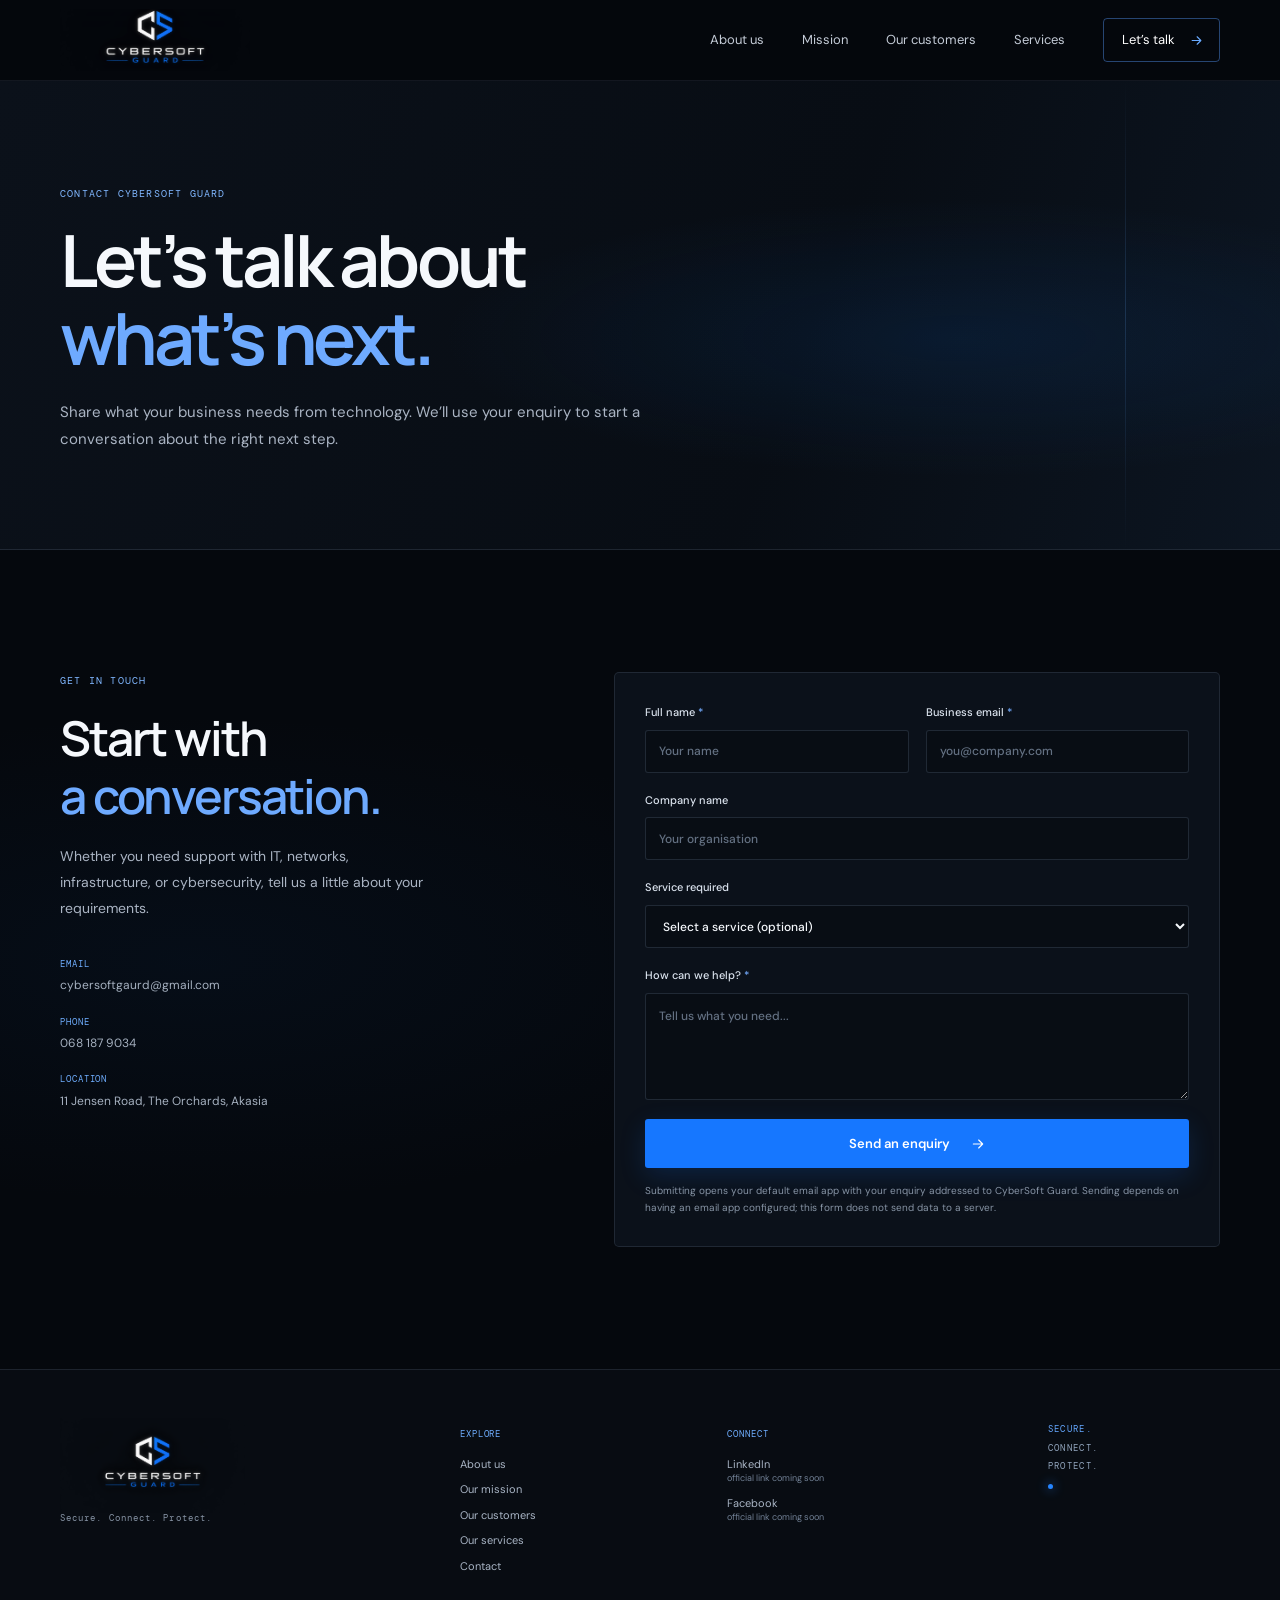
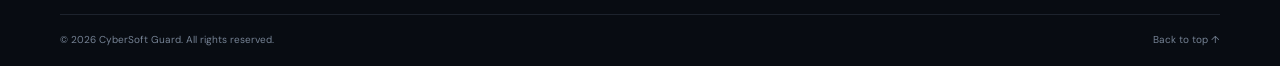
==== contact.html @ e7685b27 "Add files via upload" ====
<!doctype html>
<html lang="en">
  <head>
    <meta charset="utf-8">
    <meta name="viewport" content="width=device-width, initial-scale=1">
    <meta name="theme-color" content="#05080d">
    <meta name="description" content="Contact CyberSoft Guard to discuss business IT support, network services, infrastructure, and cybersecurity.">
    <title>Contact Us | CyberSoft Guard</title>
    <link rel="icon" href="data:image/svg+xml,%3Csvg xmlns='http://www.w3.org/2000/svg' viewBox='0 0 48 48'%3E%3Cpath fill='%231677ff' d='M24 2 43 9v13c0 12-8 20-19 24C13 42 5 34 5 22V9z'/%3E%3C/svg%3E">
    <link rel="stylesheet" href="styles.css">
  </head>
  <body>
    <svg class="icon-library" xmlns="http://www.w3.org/2000/svg" aria-hidden="true"><symbol id="icon-arrow" viewBox="0 0 24 24"><path d="M5 12h14M13 6l6 6-6 6"/></symbol><symbol id="icon-menu" viewBox="0 0 24 24"><path d="M4 7h16M4 12h16M4 17h16"/></symbol><symbol id="icon-close" viewBox="0 0 24 24"><path d="m6 6 12 12M18 6 6 18"/></symbol></svg>
    <a class="skip-link" href="#main">Skip to content</a>
    <header class="site-header" id="top"><div class="container header-inner">
      <a class="brand" href="index.html" aria-label="CyberSoft Guard home"><span class="brand-logo"><img src="CyberSoft%20Guard%20Logo.png" alt="CyberSoft Guard — Secure. Connect. Protect." width="1680" height="1050"></span></a>
      <button class="menu-toggle" type="button" aria-label="Open navigation" aria-expanded="false" aria-controls="primary-navigation"><svg class="icon menu-open"><use href="#icon-menu"></use></svg><svg class="icon menu-close"><use href="#icon-close"></use></svg></button>
      <nav class="navigation" id="primary-navigation" aria-label="Primary navigation"><a href="about.html">About us</a><a href="mission.html">Mission</a><a href="customers.html">Our customers</a><a href="index.html#services">Services</a><a class="nav-cta" href="contact.html" aria-current="page">Let’s talk <svg class="icon"><use href="#icon-arrow"></use></svg></a></nav>
    </div></header>
    <main id="main">
      <section class="inner-hero"><div class="container reveal"><p class="eyebrow">CONTACT CYBERSOFT GUARD</p><h1>Let’s talk about<br><span>what’s next.</span></h1><p>Share what your business needs from technology. We’ll use your enquiry to start a conversation about the right next step.</p></div></section>
      <section class="contact section-pad">
        <div class="container contact-grid">
          <div class="contact-intro reveal">
            <p class="eyebrow">GET IN TOUCH</p>
            <h2>Start with<br><span>a conversation.</span></h2>
            <p>Whether you need support with IT, networks, infrastructure, or cybersecurity, tell us a little about your requirements.</p>
            <div class="contact-details">
              <div><span class="detail-label">EMAIL</span><a class="detail-placeholder" href="mailto:cybersoftgaurd@gmail.com">cybersoftgaurd@gmail.com</a></div>
              <div><span class="detail-label">PHONE</span><a class="detail-placeholder" href="tel:0681879034">068 187 9034</a></div>
              <div><span class="detail-label">LOCATION</span><a class="detail-placeholder" href="https://maps.google.com/?q=11+Jensen+Road+The+Orchards+Akasia" target="_blank" rel="noopener noreferrer">11 Jensen Road, The Orchards, Akasia</a></div>
            </div>
          </div>
          <form class="contact-form reveal" id="contact-form" novalidate>
            <div class="form-row">
              <label>Full name <span>*</span><input name="name" type="text" autocomplete="name" placeholder="Your name" required minlength="2"></label>
              <label>Business email <span>*</span><input name="email" type="email" autocomplete="email" placeholder="you@company.com" required></label>
            </div>
            <label>Company name<input name="company" type="text" autocomplete="organization" placeholder="Your organisation"></label>
            <label>Service required
              <select name="service">
                <option value="">Select a service (optional)</option>
                <option>IT Support &amp; Maintenance</option>
                <option>Network Installation &amp; Management</option>
                <option>Cybersecurity Solutions</option>
                <option>Network Security Assessments</option>
                <option>IT Infrastructure Consulting</option>
                <option>Business Technology Solutions</option>
              </select>
            </label>
            <label>How can we help? <span>*</span><textarea name="message" rows="4" placeholder="Tell us what you need..." required minlength="10"></textarea></label>
            <button class="button button-primary form-submit" type="submit">Send an enquiry <svg class="icon"><use href="#icon-arrow"></use></svg></button>
            <p class="form-note">Submitting opens your default email app with your enquiry addressed to CyberSoft Guard. Sending depends on having an email app configured; this form does not send data to a server.</p>
            <p class="form-feedback" id="form-feedback" role="status" aria-live="polite"></p>
          </form>
        </div>
      </section>
    </main>
    <footer class="site-footer"><div class="container footer-main"><div class="footer-brand"><a href="index.html" aria-label="CyberSoft Guard home"><img src="CyberSoft%20Guard%20Logo.png" alt="CyberSoft Guard logo" width="1680" height="1050" loading="lazy"></a><p>Secure. Connect. Protect.</p></div><div class="footer-links"><span class="footer-heading">EXPLORE</span><a href="about.html">About us</a><a href="mission.html">Our mission</a><a href="customers.html">Our customers</a><a href="index.html#services">Our services</a><a href="contact.html">Contact</a></div><div class="footer-links"><span class="footer-heading">CONNECT</span><a href="#main">LinkedIn <small>official link coming soon</small></a><a href="#main">Facebook <small>official link coming soon</small></a></div><div class="footer-tagline"><span>SECURE.</span><span>CONNECT.</span><span>PROTECT.</span><div class="footer-dot"></div></div></div><div class="container footer-bottom"><span>© <span id="current-year"></span> CyberSoft Guard. All rights reserved.</span><a href="#top">Back to top ↑</a></div></footer>
    <script src="script.js"></script>
  </body>
</html>
---- styles.css ----
@import url('https://fonts.googleapis.com/css2?family=DM+Mono:wght@400;500&family=DM+Sans:wght@400;500;600;700&family=Manrope:wght@400;500;600;700;800&display=swap');

:root {
  color-scheme: dark;
  --black: #05080d;
  --navy: #101b2b;
  --panel: #0c131d;
  --blue: #1677ff;
  --blue-bright: #43a0ff;
  --white: #f5f8fc;
  --muted: #aab4c3;
  --muted-dark: #778393;
  --line: rgba(167, 193, 224, .13);
  --mono: "DM Mono", Consolas, monospace;
  --sans: "DM Sans", Arial, sans-serif;
  --display: "Manrope", "DM Sans", Arial, sans-serif;
  font-family: var(--sans);
  scroll-behavior: smooth;
  scroll-padding-top: 92px;
}

* { box-sizing: border-box; }
body { margin: 0; background: var(--black); color: var(--white); font-family: var(--sans); font-size: 15px; line-height: 1.7; -webkit-font-smoothing: antialiased; }
body.menu-open { overflow: hidden; }
a { color: inherit; text-decoration: none; }
button, input, select, textarea { font: inherit; }
button, a { -webkit-tap-highlight-color: transparent; }
::selection { color: white; background: #1267d8; }
.icon-library { position: absolute; width: 0; height: 0; overflow: hidden; }
.icon { width: 19px; height: 19px; fill: none; stroke: currentColor; stroke-width: 1.7; stroke-linecap: round; stroke-linejoin: round; flex: 0 0 auto; }
.container { width: min(1160px, calc(100% - 64px)); margin-inline: auto; }
.section-pad { padding: 122px 0; }
.section-shell { position: relative; overflow: hidden; }
.skip-link { position: fixed; z-index: 20; top: 8px; left: 8px; padding: 10px 16px; background: white; color: black; transform: translateY(-150%); }
.skip-link:focus { transform: translateY(0); }

.site-header { position: sticky; z-index: 10; top: 0; background: rgba(5, 8, 13, .86); border-bottom: 1px solid rgba(167, 193, 224, .09); backdrop-filter: blur(18px); }
.header-inner { height: 80px; display: flex; align-items: center; justify-content: space-between; }
.brand { width: 190px; height: 66px; display: flex; align-items: center; overflow: hidden; }
.brand-logo { position: relative; width: 190px; height: 62px; display: block; flex: 0 0 auto; overflow: hidden; }
.brand-logo img { position: absolute; top: 50%; left: 0; width: 190px; height: auto; display: block; transform: translateY(-50%); }
.navigation { display: flex; align-items: center; gap: 38px; color: #c4ccd7; font-size: 13px; }
.navigation > a:not(.nav-cta) { transition: color .2s ease; }
.navigation > a:not(.nav-cta):hover { color: white; }
.navigation a[aria-current="page"] { color: white; }
.nav-cta { display: inline-flex; align-items: center; gap: 14px; padding: 10px 15px 10px 18px; border: 1px solid rgba(87, 158, 255, .42); border-radius: 4px; color: white; transition: background .2s ease, border-color .2s ease; }
.nav-cta:hover { background: rgba(22, 119, 255, .14); border-color: var(--blue); }
.nav-cta .icon { width: 15px; height: 15px; color: #69aaff; }
.menu-toggle { display: none; }

.hero { min-height: 650px; display: flex; flex-direction: column; justify-content: center; background: radial-gradient(ellipse at 75% 47%, rgba(12, 72, 143, .17), transparent 34%), radial-gradient(ellipse at 20% 5%, rgba(10, 28, 51, .38), transparent 38%); }
.hero-grid { display: grid; grid-template-columns: 1.12fr .88fr; align-items: center; gap: 35px; padding-top: 55px; padding-bottom: 46px; }
.eyebrow { margin: 0 0 23px; color: #80b7ff; font-family: var(--mono); font-size: 10px; font-weight: 400; letter-spacing: .12em; }
.status-dot { display: inline-block; width: 7px; height: 7px; margin-right: 10px; border-radius: 50%; background: #53a2ff; box-shadow: 0 0 12px rgba(58, 148, 255, .8); }
h1, h2, h3, p { margin-top: 0; }
h1, h2 { font-family: var(--display); }
.hero h1 { margin: 0; font-size: clamp(43px, 5.2vw, 69px); font-weight: 700; letter-spacing: -.055em; line-height: 1.08; }
.hero h1 span, .section-heading h2 span, .why-intro h2 span, .contact-intro h2 span, .mission-inner h2 span { color: #6eaaff; }
.hero-lede { max-width: 510px; margin: 24px 0 28px; color: var(--muted); font-size: 16px; line-height: 1.85; }
.hero-actions { display: flex; flex-wrap: wrap; align-items: center; gap: 24px; }
.button { min-height: 49px; display: inline-flex; justify-content: center; align-items: center; gap: 20px; padding: 0 19px; border: 1px solid transparent; border-radius: 3px; font-size: 13px; font-weight: 600; transition: background .2s ease, border .2s ease, transform .2s ease; }
.button:hover { transform: translateY(-2px); }
.button-primary { background: var(--blue); color: white; box-shadow: 0 8px 26px rgba(22, 119, 255, .17); }
.button-primary:hover { background: #3389ff; }
.button-primary .icon { width: 16px; height: 16px; }
.button-quiet { min-height: auto; padding: 10px 0; color: #d6deea; }
.button-line { width: 25px; height: 1px; background: #569eff; transition: width .2s ease; }
.button-quiet:hover .button-line { width: 40px; }
.hero-note { display: flex; align-items: center; gap: 10px; margin-top: 42px; color: #8391a3; font-size: 11px; }
.hero-note .icon { width: 16px; height: 16px; color: #569eff; }
.hero-visual { position: relative; width: 100%; max-width: 480px; height: 440px; justify-self: end; display: grid; place-items: center; isolation: isolate; }
.visual-glow { position: absolute; z-index: -2; width: 74%; aspect-ratio: 1; border-radius: 50%; background: radial-gradient(circle, rgba(20, 105, 227, .19), rgba(8, 35, 75, .12) 42%, transparent 72%); filter: blur(12px); }
.visual-grid { position: absolute; z-index: -3; inset: 12% 0; opacity: .16; background-image: linear-gradient(rgba(99, 164, 237, .12) 1px, transparent 1px), linear-gradient(90deg, rgba(99, 164, 237, .12) 1px, transparent 1px); background-size: 38px 38px; mask-image: radial-gradient(ellipse, black, transparent 70%); }
.orbit { position: absolute; z-index: -1; width: 65%; aspect-ratio: 1; border: 1px solid rgba(88, 158, 240, .24); border-radius: 50%; transform: rotateX(68deg) rotate(-23deg); }
.orbit-one { width: 68%; }
.orbit-two { width: 83%; opacity: .6; transform: rotateX(68deg) rotate(25deg); }
.orbit-three { width: 97%; opacity: .37; transform: rotateX(68deg) rotate(82deg); }
.hero-shield { width: 198px; height: 225px; overflow: visible; filter: drop-shadow(0 0 24px rgba(22, 119, 255, .35)); animation: shield-float 5s ease-in-out infinite; }
.shield-shadow { fill: rgba(17, 91, 190, .34); filter: url(#shieldGlow); }
.shield-shape { fill: url(#shieldGradient); stroke: #77b5ff; stroke-width: 1.5; }
.shield-inner { fill: rgba(4, 17, 34, .62); stroke: rgba(187, 219, 255, .42); stroke-width: 1; }
.circuit-line, .check-mark { fill: none; stroke: #80bcff; stroke-width: 3; stroke-linecap: round; stroke-linejoin: round; }
.check-mark { stroke: white; stroke-width: 5; filter: drop-shadow(0 0 7px #1680ff); }
.circuit-node { fill: #0b2f60; stroke: #9dcaff; stroke-width: 2; }
.visual-label { position: absolute; color: #abc2df; font-family: var(--mono); font-size: 9px; letter-spacing: .1em; }
.label-top { top: 17%; right: 2%; }
.label-top i { display: inline-block; width: 6px; height: 6px; margin-right: 8px; border-radius: 50%; background: #59a4ff; box-shadow: 0 0 8px #2c8cff; }
.label-bottom { bottom: 13%; left: 11%; color: #7893b3; }
.visual-coordinates { position: absolute; right: 3%; bottom: 24%; color: #718cad; font-family: var(--mono); font-size: 8px; line-height: 1.9; letter-spacing: .07em; text-align: right; }
.hero-bottom { display: flex; align-items: center; gap: 23px; padding-top: 20px; padding-bottom: 20px; border-top: 1px solid var(--line); color: #8998ab; font-family: var(--mono); font-size: 9px; letter-spacing: .1em; }
.bottom-rule { width: 34px; height: 1px; background: rgba(117, 153, 198, .32); }

.intro { background: #090e15; }
.intro-grid { display: grid; grid-template-columns: 1fr .85fr; gap: 12%; align-items: start; }
.section-heading .eyebrow, .why-intro .eyebrow, .contact-intro .eyebrow { margin-bottom: 20px; }
.section-heading h2, .why-intro h2, .contact-intro h2 { margin: 0; font-size: clamp(33px, 4vw, 48px); font-weight: 600; letter-spacing: -.045em; line-height: 1.2; }
.intro-copy { padding-top: 37px; }
.intro-copy p { margin-bottom: 15px; color: #adb7c5; font-size: 15px; line-height: 1.9; }
.text-link { display: inline-flex; align-items: center; gap: 15px; margin-top: 12px; color: #73adff; font-size: 12px; }
.text-link .icon { width: 16px; height: 16px; transition: transform .2s ease; }
.text-link:hover .icon { transform: translateX(4px); }
.values-strip { display: flex; justify-content: space-between; margin-top: 86px; padding: 22px 0; border-top: 1px solid var(--line); border-bottom: 1px solid var(--line); }
.values-strip > div { display: flex; align-items: center; gap: 14px; color: #dce5f0; font-family: var(--mono); font-size: 10px; letter-spacing: .1em; }
.value-index { color: #568ed5; font-size: 9px; }

.section-tint { background: linear-gradient(145deg, #0e1928, #0b111a 55%); }
.section-heading-row { display: flex; align-items: end; justify-content: space-between; gap: 30px; margin-bottom: 48px; }
.section-heading-row .eyebrow { margin-bottom: 16px; }
.heading-aside { max-width: 320px; margin: 0 0 6px; color: var(--muted); font-size: 13px; line-height: 1.8; }
.services-grid { display: grid; grid-template-columns: repeat(3, 1fr); gap: 14px; }
.service-card { position: relative; min-height: 260px; display: flex; flex-direction: column; align-items: flex-start; padding: 28px 25px 22px; overflow: hidden; background: rgba(6, 12, 19, .53); border: 1px solid rgba(153, 184, 223, .12); border-radius: 5px; transition: transform .25s ease, border-color .25s ease, background .25s ease; }
.service-card::after { position: absolute; right: -40px; bottom: -65px; width: 140px; height: 140px; border-radius: 50%; background: rgba(22, 119, 255, .08); filter: blur(42px); content: ""; opacity: 0; transition: opacity .25s ease; }
.service-card:hover { transform: translateY(-5px); background: rgba(11, 24, 40, .9); border-color: rgba(75, 151, 247, .45); }
.service-card:hover::after { opacity: 1; }
.card-index { position: absolute; top: 24px; right: 24px; color: #61738b; font-family: var(--mono); font-size: 9px; }
.service-icon { width: 42px; height: 42px; display: grid; place-items: center; margin-bottom: 20px; background: rgba(25, 117, 233, .1); border: 1px solid rgba(74, 146, 231, .23); border-radius: 5px; color: #72acff; }
.service-icon .icon { width: 20px; height: 20px; }
.service-card h3 { max-width: 250px; margin-bottom: 10px; font-family: var(--display); font-size: 15px; font-weight: 600; letter-spacing: -.02em; line-height: 1.45; }
.service-card p { margin-bottom: 21px; color: #9ba8b9; font-size: 12px; line-height: 1.75; }
.card-link { display: flex; align-items: center; gap: 12px; margin-top: auto; color: #83b7ff; font-size: 11px; }
.card-link .icon { width: 14px; height: 14px; transition: transform .2s ease; }
.card-link:hover .icon { transform: translateX(4px); }

.why-grid { display: grid; grid-template-columns: .8fr 1.2fr; gap: 12%; }
.why-intro > p:not(.eyebrow) { max-width: 375px; margin: 22px 0 25px; color: var(--muted); font-size: 14px; line-height: 1.85; }
.button-outline { min-height: 45px; border-color: rgba(107, 166, 242, .38); color: #e6effc; font-size: 12px; }
.button-outline:hover { background: rgba(22, 119, 255, .12); border-color: #428ffa; }
.button-outline .icon { width: 15px; height: 15px; color: #70adff; }
.benefit-list { border-top: 1px solid var(--line); }
.benefit { display: grid; grid-template-columns: 35px 1fr 30px; align-items: start; gap: 13px; padding: 19px 0; border-bottom: 1px solid var(--line); }
.benefit-check { width: 25px; height: 25px; display: grid; place-items: center; color: #71acff; background: rgba(22, 119, 255, .09); border-radius: 50%; }
.benefit-check .icon { width: 13px; height: 13px; stroke-width: 2; }
.benefit h3 { margin: 0 0 4px; font-family: var(--display); font-size: 13px; font-weight: 600; }
.benefit p { margin: 0; color: #929eae; font-size: 11px; line-height: 1.65; }
.benefit-number { padding-top: 3px; color: #58677c; font-family: var(--mono); font-size: 9px; text-align: right; }

.mission-band { padding: 67px 0; background: #0d1d32; border-top: 1px solid rgba(110, 169, 239, .13); border-bottom: 1px solid rgba(110, 169, 239, .13); }
.mission-inner { display: grid; grid-template-columns: 1fr .75fr; gap: 12%; align-items: center; }
.mission-inner .eyebrow { margin-bottom: 13px; }
.mission-inner h2 { max-width: 550px; margin: 0; font-size: clamp(28px, 3.2vw, 39px); font-weight: 600; letter-spacing: -.045em; line-height: 1.25; }
.mission-inner > p { margin: 0; color: #b6c4d5; font-size: 13px; line-height: 1.9; }

.contact { background: radial-gradient(ellipse at 15% 50%, rgba(11, 50, 96, .13), transparent 42%); }
.contact-grid { display: grid; grid-template-columns: .8fr 1.2fr; gap: 13%; }
.contact-intro > p:not(.eyebrow) { max-width: 380px; margin: 20px 0 35px; color: var(--muted); font-size: 14px; line-height: 1.85; }
.contact-details { display: grid; gap: 19px; }
.contact-details > div { display: grid; gap: 3px; }
.detail-label, .footer-heading { color: #6faeff; font-family: var(--mono); font-size: 9px; letter-spacing: .1em; }
.detail-placeholder { color: #a5b0bf; font-size: 12px; }
.contact-form { padding: 30px; background: #0b111a; border: 1px solid var(--line); border-radius: 5px; }
.contact-form label { display: block; margin-bottom: 18px; color: #dce4ef; font-size: 11px; font-weight: 500; }
.contact-form label > span { color: #74acff; }
.form-row { display: grid; grid-template-columns: 1fr 1fr; gap: 17px; }
.contact-form input, .contact-form select, .contact-form textarea { width: 100%; display: block; margin-top: 8px; padding: 12px 13px; outline: none; color: var(--white); background: #080d14; border: 1px solid rgba(151, 178, 212, .17); border-radius: 3px; font-size: 12px; transition: border-color .2s ease, box-shadow .2s ease; }
.contact-form input, .contact-form select { height: 43px; }
.contact-form textarea { min-height: 105px; resize: vertical; }
.contact-form input::placeholder, .contact-form textarea::placeholder { color: #637082; }
.contact-form select:invalid, .contact-form select option:first-child { color: #8b97a8; }
.contact-form input:focus, .contact-form select:focus, .contact-form textarea:focus { border-color: #398df7; box-shadow: 0 0 0 3px rgba(22, 119, 255, .12); }
.contact-form [aria-invalid="true"] { border-color: #ee7575; }
.form-submit { width: 100%; margin-top: 1px; cursor: pointer; }
.form-note { margin: 14px 0 0; color: #8794a5; font-size: 10px; line-height: 1.7; }
.form-feedback { min-height: 0; margin: 0; color: #9cc8ff; font-size: 12px; }
.form-feedback:not(:empty) { margin-top: 12px; }

.site-footer { background: #080c12; border-top: 1px solid var(--line); }
.footer-main { display: grid; grid-template-columns: 1.3fr .8fr 1fr .65fr; gap: 55px; padding-top: 48px; padding-bottom: 40px; }
.footer-brand > a { display: block; width: 185px; height: 95px; overflow: hidden; }
.footer-brand img { width: 185px; height: auto; display: block; transform: translateY(-5px); }
.footer-brand p { margin: -2px 0 0; color: #8895a6; font-family: var(--mono); font-size: 9px; letter-spacing: .12em; }
.footer-links { display: flex; flex-direction: column; align-items: flex-start; gap: 9px; padding-top: 9px; }
.footer-links .footer-heading { margin-bottom: 4px; }
.footer-links a { color: #a9b5c5; font-size: 11px; line-height: 1.5; }
.footer-links a:hover { color: white; }
.footer-links small { display: block; color: #718095; font-size: 9px; }
.footer-tagline { display: flex; flex-direction: column; gap: 3px; padding-top: 4px; color: #93a6be; font-family: var(--mono); font-size: 9px; letter-spacing: .15em; }
.footer-tagline span:first-child { color: #64a7ff; }
.footer-dot { width: 5px; height: 5px; margin-top: 7px; border-radius: 50%; background: #2585ff; box-shadow: 0 0 11px #2585ff; }
.footer-bottom { display: flex; justify-content: space-between; padding-top: 16px; padding-bottom: 18px; border-top: 1px solid var(--line); color: #758294; font-size: 10px; }
.footer-bottom a:hover { color: white; }

.inner-hero { position: relative; overflow: hidden; padding: 104px 0 95px; background: radial-gradient(ellipse at 75% 55%, rgba(12, 72, 143, .2), transparent 38%), linear-gradient(110deg, #0b111a, #080d14 62%, #0c1521); border-bottom: 1px solid var(--line); }
.inner-hero::after { position: absolute; top: 0; right: 12%; width: 1px; height: 100%; background: linear-gradient(transparent, rgba(91, 156, 233, .2), transparent); content: ""; }
.inner-hero .container { position: relative; z-index: 1; }
.inner-hero .eyebrow { margin-bottom: 19px; }
.inner-hero h1 { margin: 0; font-size: clamp(45px, 6vw, 72px); font-weight: 650; letter-spacing: -.055em; line-height: 1.08; }
.inner-hero h1 span { color: #6eaaff; }
.inner-hero .container > p:last-child { max-width: 590px; margin: 22px 0 0; color: var(--muted); font-size: 15px; line-height: 1.85; }
.inner-content-grid { display: grid; grid-template-columns: .9fr 1.1fr; gap: 12%; align-items: start; }
.inner-content-grid .section-heading h2 { margin: 0; font-size: clamp(34px, 4vw, 49px); font-weight: 600; letter-spacing: -.045em; line-height: 1.2; }
.inner-content-grid .section-heading h2 span { color: #6eaaff; }
.inner-copy { padding-top: 40px; }
.inner-copy p { margin-bottom: 18px; color: var(--muted); font-size: 14px; line-height: 1.9; }
.inner-copy .button { margin-top: 8px; }
.inner-cta { padding: 46px; background: linear-gradient(120deg, #0d1d32, #0a111b); border: 1px solid rgba(110, 169, 239, .16); }
.inner-cta .eyebrow { margin-bottom: 14px; }
.inner-cta h2 { max-width: 650px; margin-bottom: 23px; font-size: clamp(27px, 3.5vw, 40px); font-weight: 600; letter-spacing: -.04em; line-height: 1.3; }
.mission-statement { max-width: 900px; }
.mission-statement blockquote { margin: 0; padding: 0 0 0 25px; border-left: 2px solid var(--blue); color: var(--white); font-family: var(--display); font-size: clamp(25px, 4vw, 43px); font-weight: 500; letter-spacing: -.035em; line-height: 1.45; }
.statement-caption { margin: 22px 0 0 27px; color: var(--muted); font-size: 12px; }
.customers-intro { max-width: 620px; margin: 20px 0 35px; color: var(--muted); font-size: 14px; line-height: 1.85; }
.customer-grid { display: grid; grid-template-columns: repeat(2, 1fr); gap: 14px; }
.customer-card { min-height: 205px; padding: 25px; background: rgba(6, 12, 19, .53); border: 1px solid rgba(153, 184, 223, .12); border-radius: 5px; transition: transform .25s ease, border-color .25s ease, background .25s ease; }
.customer-card:hover { transform: translateY(-4px); background: rgba(11, 24, 40, .9); border-color: rgba(75, 151, 247, .45); }
.customer-card .service-icon { margin-bottom: 17px; }
.customer-card h3 { margin-bottom: 8px; font-family: var(--display); font-size: 15px; font-weight: 600; line-height: 1.5; }
.customer-card p { margin: 0; color: #9ba8b9; font-size: 12px; line-height: 1.75; }
.customer-note { margin: 24px 0 0; color: #8794a5; font-size: 11px; }

.reveal { opacity: 0; transform: translateY(15px); transition: opacity .65s ease, transform .65s ease; }
.reveal.is-visible { opacity: 1; transform: translateY(0); }
@keyframes shield-float { 0%, 100% { transform: translateY(0); } 50% { transform: translateY(-9px); } }

:focus-visible { outline: 2px solid #65a9ff; outline-offset: 4px; }

@media (max-width: 900px) {
  .container { width: min(100% - 48px, 700px); }
  .navigation { gap: 21px; }
  .hero { min-height: 590px; }
  .hero-grid { grid-template-columns: 1.08fr .92fr; gap: 6px; }
  .hero-visual { height: 370px; }
  .hero-shield { width: 165px; }
  .label-top { right: 0; }
  .intro-grid, .why-grid, .contact-grid { gap: 8%; }
  .services-grid { grid-template-columns: repeat(2, 1fr); }
  .footer-main { grid-template-columns: 1.2fr 1fr 1fr; gap: 35px; }
  .footer-tagline { display: none; }
}

@media (max-width: 640px) {
  :root { scroll-padding-top: 75px; }
  .container { width: calc(100% - 40px); }
  .section-pad { padding: 82px 0; }
  .header-inner { height: 70px; }
  .brand { width: 160px; height: 58px; }
  .brand-logo { width: 160px; height: 54px; }
  .brand-logo img { width: 160px; }
  .menu-toggle { width: 42px; height: 42px; display: grid; place-items: center; padding: 0; color: white; background: transparent; border: 1px solid var(--line); border-radius: 3px; cursor: pointer; }
  .menu-toggle .icon { width: 20px; height: 20px; }
  .menu-toggle .menu-close { display: none; }
  .menu-toggle[aria-expanded="true"] .menu-open { display: none; }
  .menu-toggle[aria-expanded="true"] .menu-close { display: block; }
  .navigation { position: fixed; inset: 70px 0 0; display: flex; flex-direction: column; align-items: stretch; gap: 0; padding: 18px 22px 30px; background: rgba(5, 8, 13, .98); opacity: 0; visibility: hidden; transform: translateY(-8px); transition: opacity .2s ease, transform .2s ease, visibility .2s ease; }
  .navigation.is-open { opacity: 1; visibility: visible; transform: translateY(0); }
  .navigation > a:not(.nav-cta) { padding: 17px 3px; border-bottom: 1px solid var(--line); font-size: 15px; }
  .nav-cta { justify-content: space-between; margin-top: 22px; }
  .hero { min-height: auto; }
  .hero-grid { grid-template-columns: 1fr; gap: 4px; padding-top: 70px; padding-bottom: 12px; }
  .eyebrow { font-size: 9px; }
  .hero h1 { font-size: clamp(42px, 11vw, 61px); }
  .hero-lede { max-width: 470px; margin-top: 19px; font-size: 14px; }
  .hero-actions { gap: 13px; }
  .button { min-height: 46px; gap: 13px; padding-inline: 14px; font-size: 12px; }
  .button-quiet { padding-inline: 0; }
  .hero-note { margin-top: 25px; }
  .hero-visual { width: 100%; height: 310px; max-width: 420px; justify-self: center; }
  .hero-shield { width: 150px; height: 190px; }
  .visual-grid { inset: 6% 0; }
  .visual-coordinates { right: 4%; bottom: 21%; }
  .label-top { top: 12%; right: 4%; }
  .label-bottom { bottom: 7%; left: 6%; }
  .hero-bottom { flex-wrap: wrap; gap: 9px 13px; font-size: 8px; }
  .bottom-rule { width: 17px; }
  .intro-grid, .why-grid, .contact-grid, .mission-inner { grid-template-columns: 1fr; gap: 23px; }
  .inner-hero { padding: 78px 0 70px; }
  .inner-hero h1 { font-size: clamp(43px, 11vw, 61px); }
  .inner-content-grid { grid-template-columns: 1fr; gap: 18px; }
  .inner-copy { padding-top: 0; }
  .inner-cta { padding: 29px 22px; }
  .customer-grid { gap: 10px; }
  .customer-card { min-height: 220px; padding: 19px 16px; }
  .customer-card h3 { font-size: 13px; }
  .customer-card p { font-size: 11px; }
  .mission-statement blockquote { padding-left: 18px; }
  .statement-caption { margin-left: 20px; }
  .section-heading h2, .why-intro h2, .contact-intro h2 { font-size: 36px; }
  .intro-copy { padding-top: 0; }
  .intro-copy p { font-size: 14px; }
  .values-strip { margin-top: 50px; }
  .values-strip > div { gap: 7px; font-size: 8px; }
  .section-heading-row { display: block; margin-bottom: 30px; }
  .heading-aside { margin-top: 16px; font-size: 12px; }
  .services-grid { gap: 10px; }
  .service-card { min-height: 250px; padding: 20px 16px 18px; }
  .service-icon { width: 37px; height: 37px; margin-bottom: 15px; }
  .service-card h3 { font-size: 13px; }
  .service-card p { font-size: 11px; }
  .card-index { top: 18px; right: 15px; }
  .card-link { gap: 6px; font-size: 10px; }
  .why-grid { gap: 34px; }
  .why-intro > p:not(.eyebrow) { font-size: 13px; }
  .benefit { grid-template-columns: 30px 1fr 24px; gap: 9px; }
  .benefit h3 { font-size: 12px; }
  .benefit p { font-size: 10px; }
  .mission-band { padding: 54px 0; }
  .mission-inner { gap: 17px; }
  .mission-inner h2 { font-size: 31px; }
  .mission-inner > p { font-size: 12px; }
  .contact-grid { gap: 34px; }
  .contact-intro > p:not(.eyebrow) { margin-bottom: 24px; font-size: 13px; }
  .contact-details { grid-template-columns: 1fr 1fr; gap: 16px; }
  .contact-details > div:last-child { grid-column: 1 / -1; }
  .contact-form { padding: 20px 16px; }
  .form-row { grid-template-columns: 1fr; gap: 0; }
  .footer-main { grid-template-columns: 1fr 1fr; gap: 26px 18px; }
  .footer-brand { grid-column: 1 / -1; }
  .footer-brand > a { height: 85px; }
  .footer-brand img { width: 165px; }
  .footer-links { padding-top: 0; }
  .footer-bottom { gap: 12px; font-size: 9px; }
}

@media (max-width: 380px) {
  .container { width: calc(100% - 32px); }
  .brand { width: 145px; }
  .brand-logo { width: 145px; }
  .brand-logo img { width: 145px; }
  .hero-actions { align-items: flex-start; flex-direction: column; }
  .button-quiet { padding-block: 4px; }
  .services-grid { grid-template-columns: 1fr; }
  .service-card { min-height: 220px; padding: 23px; }
  .service-card h3 { font-size: 15px; }
  .service-card p { font-size: 12px; }
  .footer-bottom { flex-direction: column; }
}

@media (prefers-reduced-motion: reduce) {
  *, *::before, *::after { scroll-behavior: auto !important; animation-duration: .01ms !important; animation-iteration-count: 1 !important; transition-duration: .01ms !important; }
  .reveal { opacity: 1; transform: none; }
}
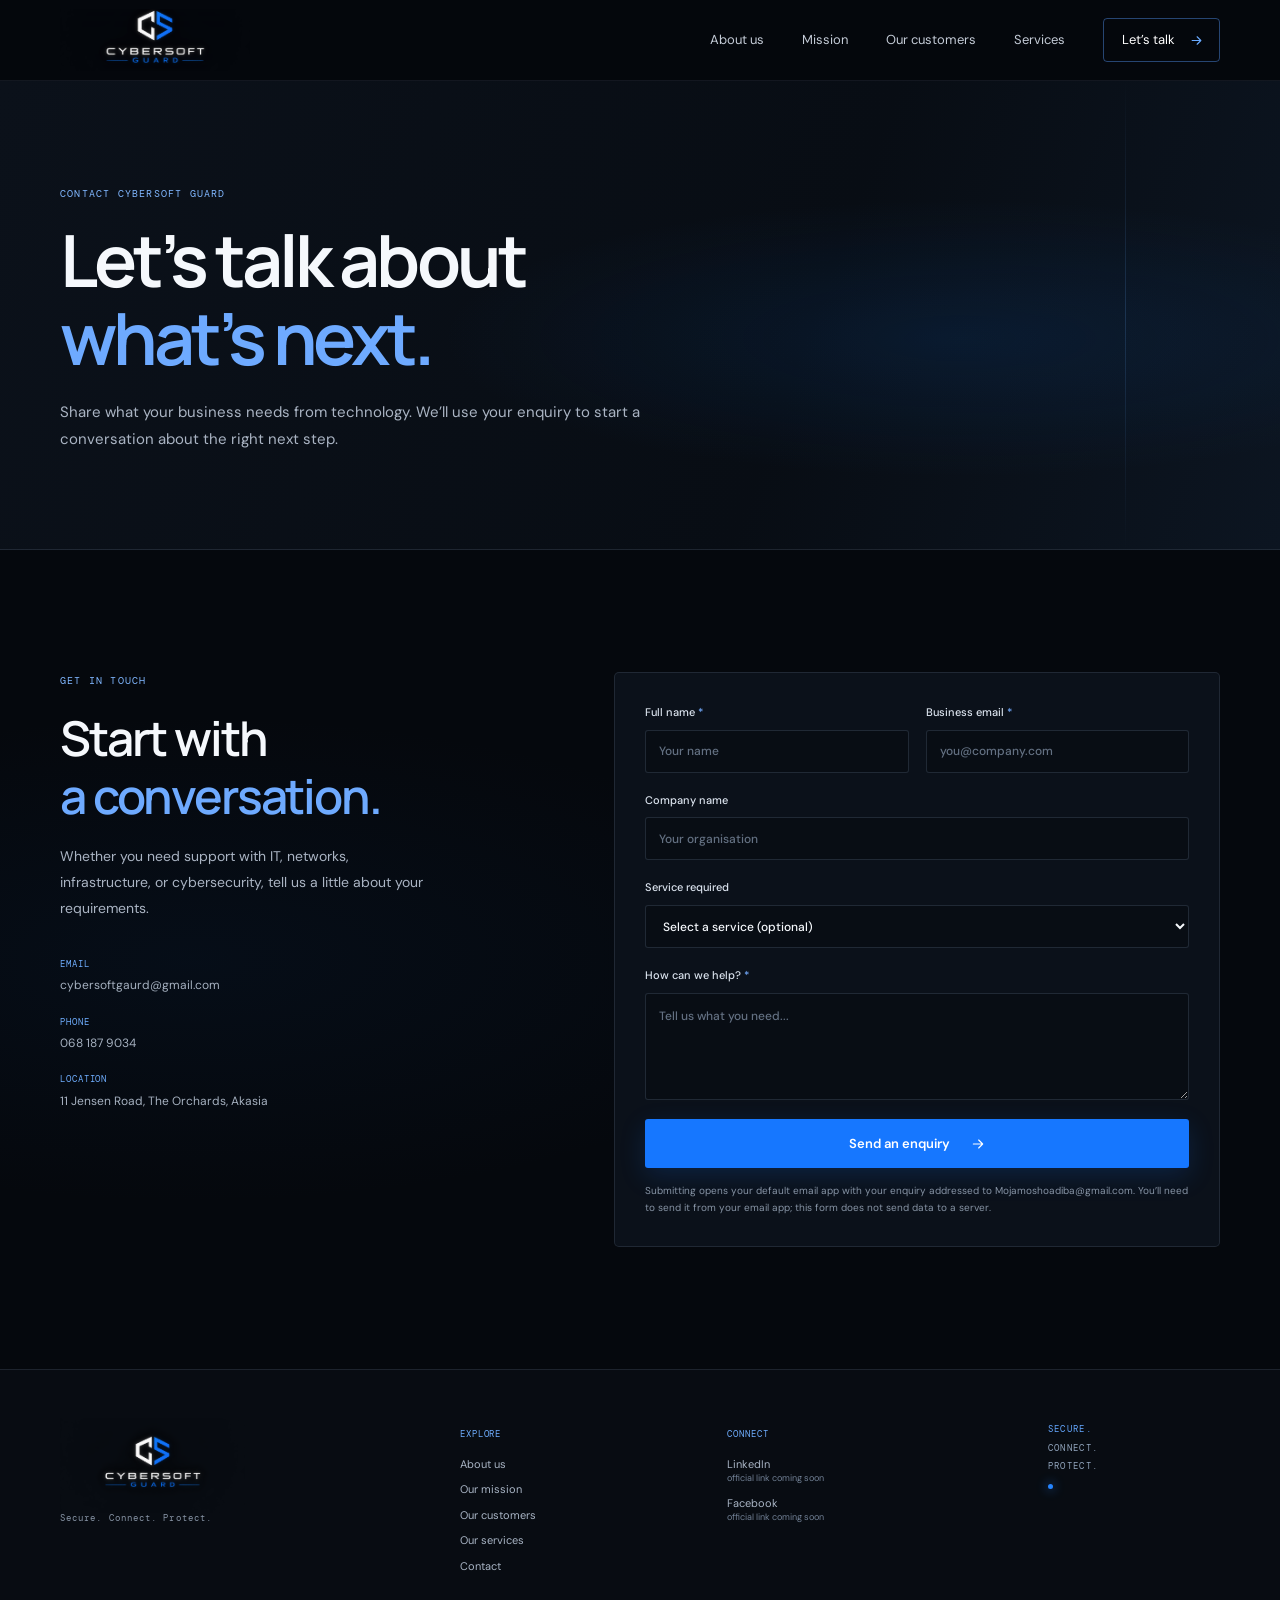
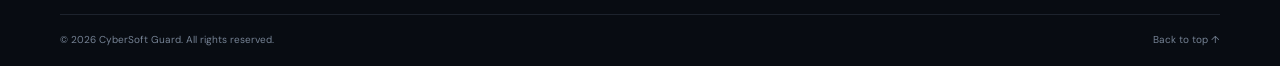
==== commit 7a1a575a: "Add files via upload" ====
--- a/contact.html
+++ b/contact.html
@@ -50,7 +50,7 @@
             </label>
             <label>How can we help? <span>*</span><textarea name="message" rows="4" placeholder="Tell us what you need..." required minlength="10"></textarea></label>
             <button class="button button-primary form-submit" type="submit">Send an enquiry <svg class="icon"><use href="#icon-arrow"></use></svg></button>
-            <p class="form-note">Submitting opens your default email app with your enquiry addressed to CyberSoft Guard. Sending depends on having an email app configured; this form does not send data to a server.</p>
+            <p class="form-note">Submitting opens your default email app with your enquiry addressed to Mojamoshoadiba@gmail.com. You’ll need to send it from your email app; this form does not send data to a server.</p>
             <p class="form-feedback" id="form-feedback" role="status" aria-live="polite"></p>
           </form>
         </div>
